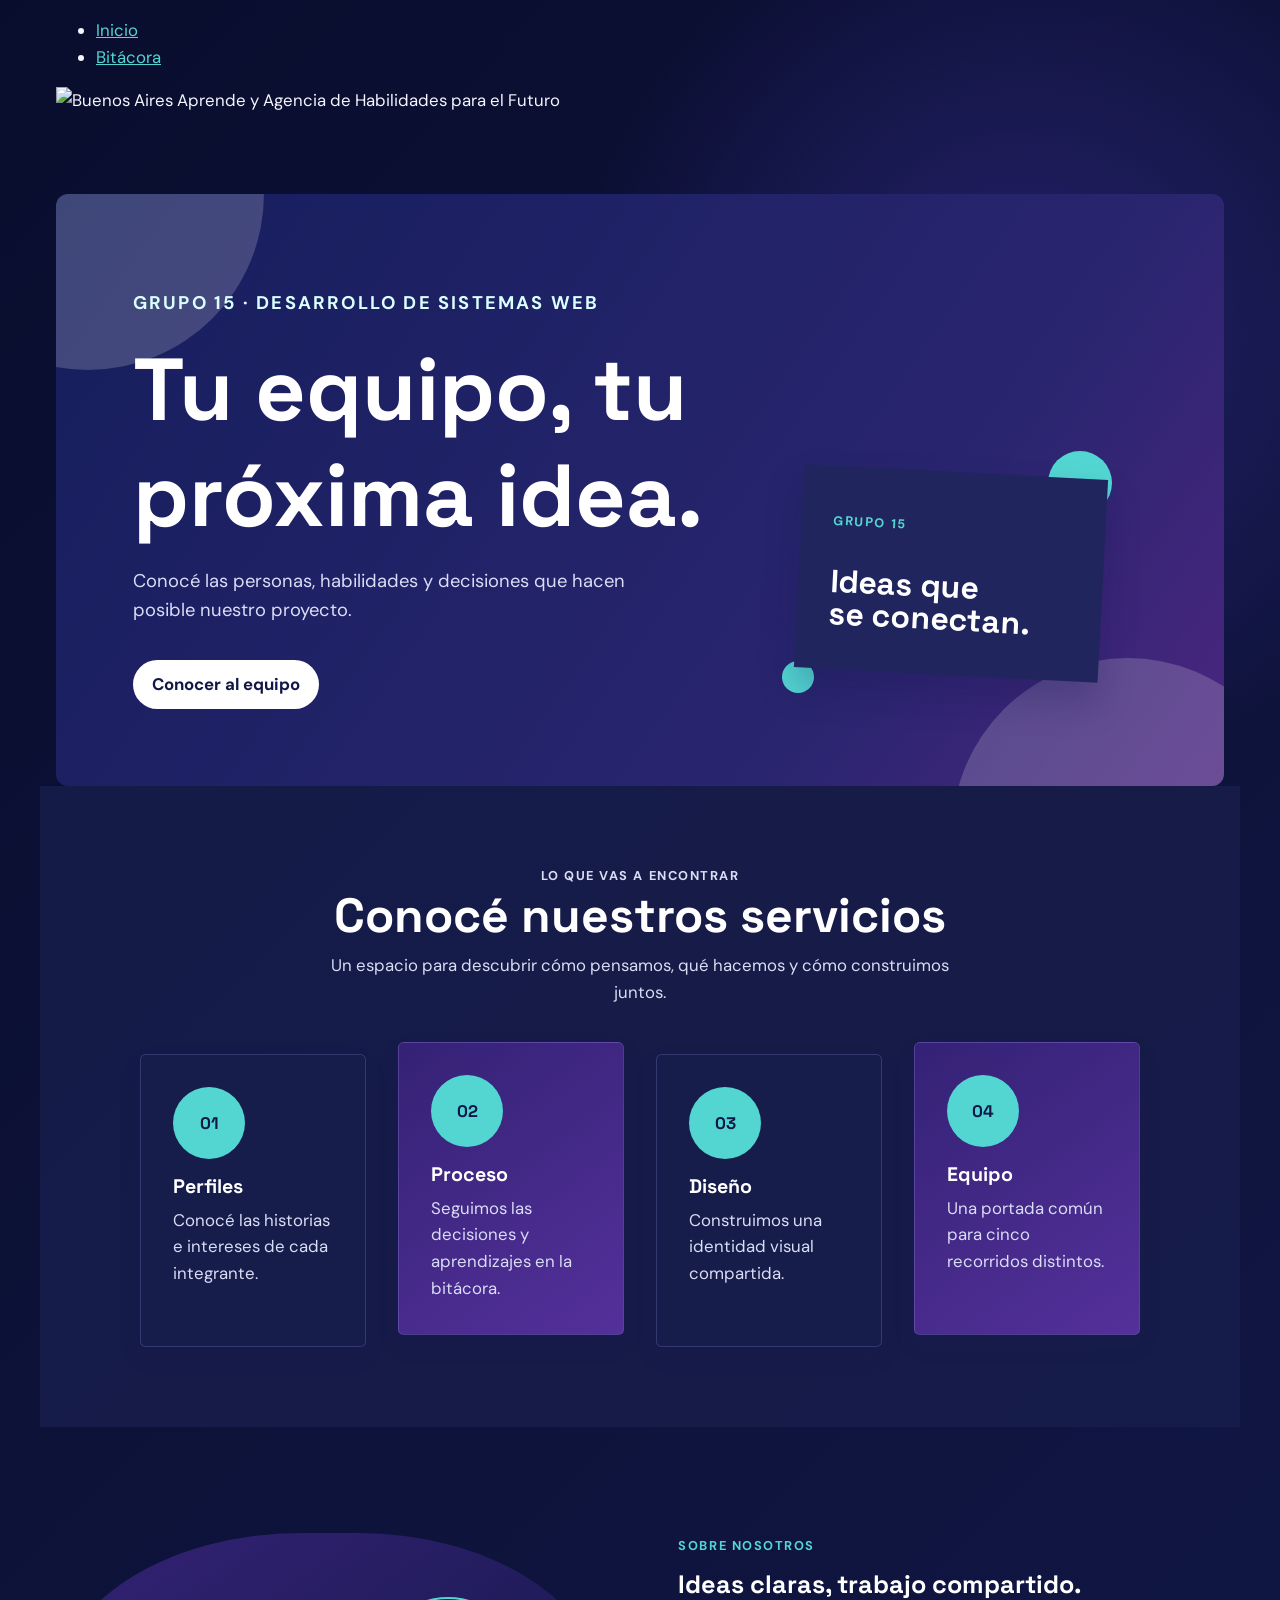
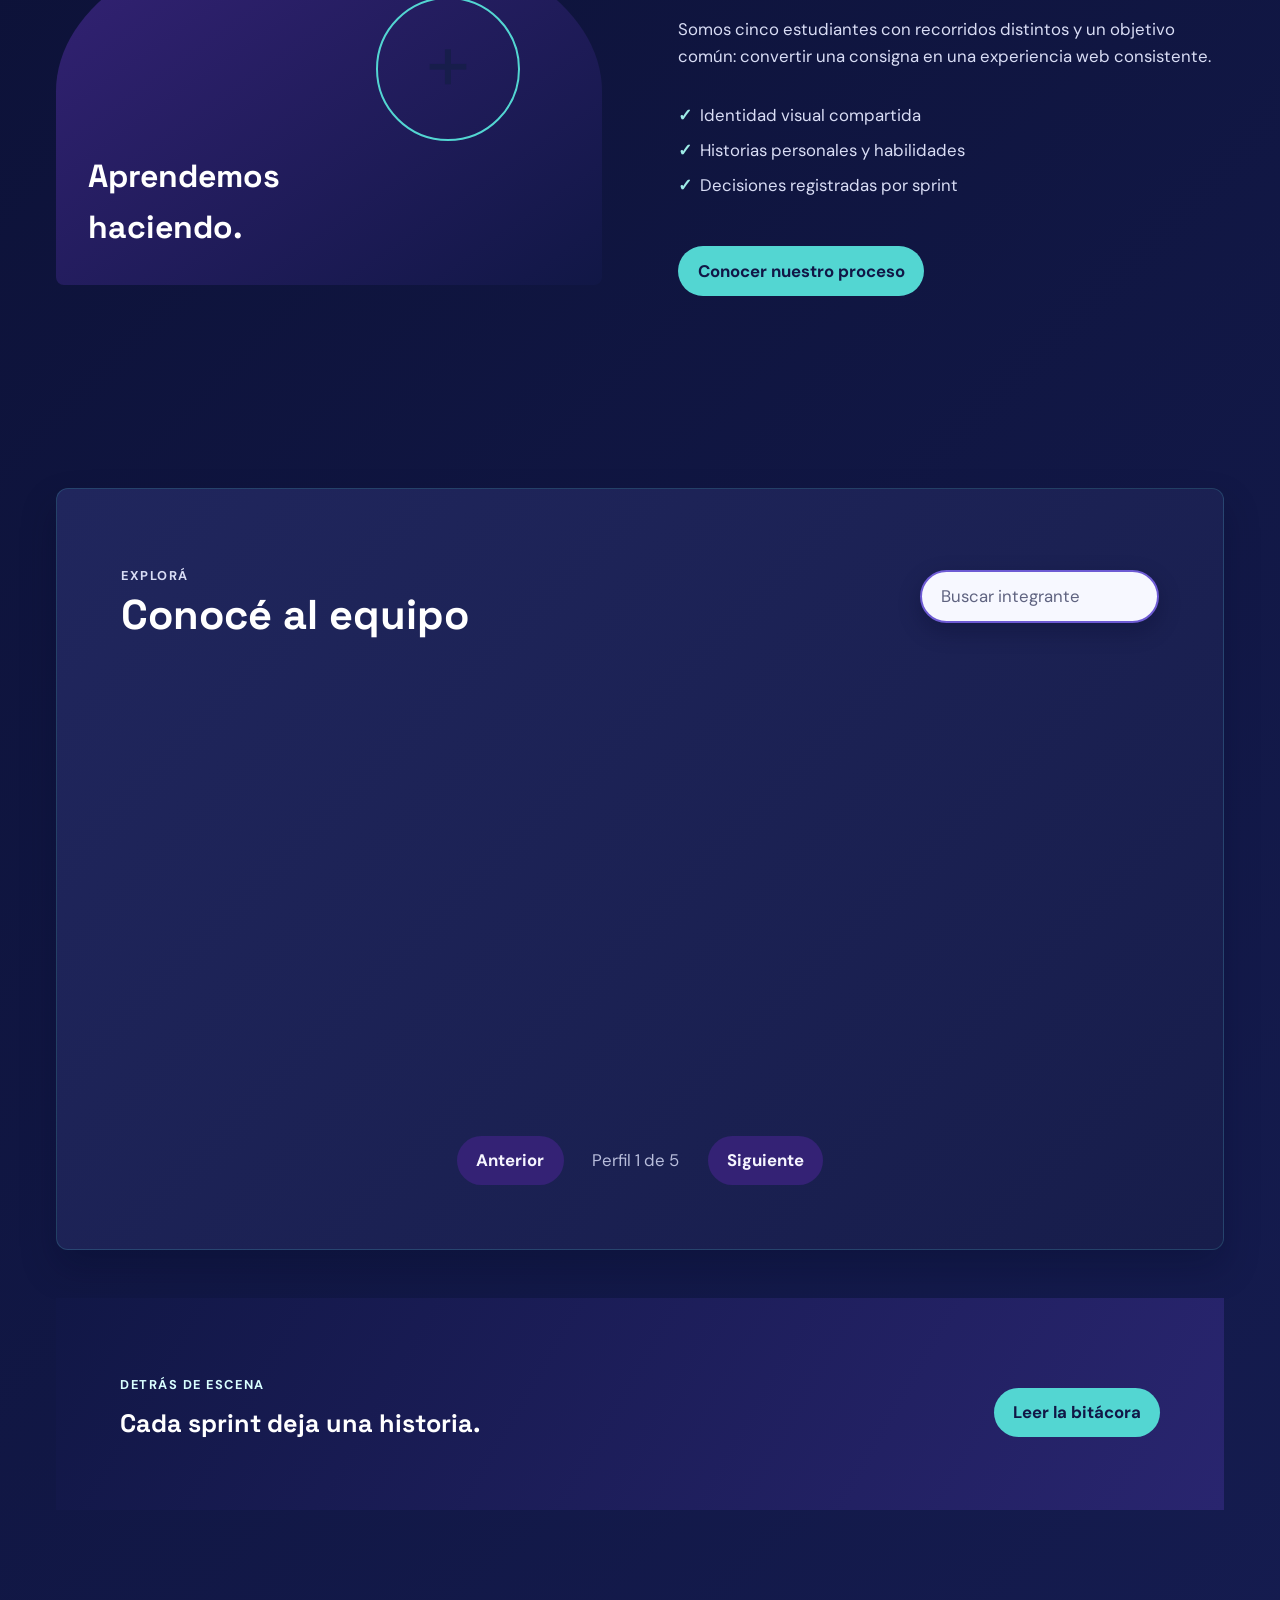
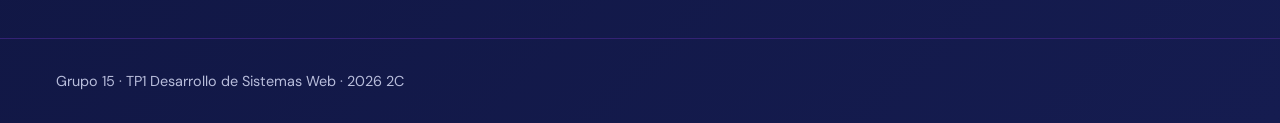
==== index.html @ 41937543 "feat: agregar favicon y rehacer las capturas del readme - Crear img/favicon.svg («15» con el degrada" ====
<!DOCTYPE html>
<html lang="es">

<head>
  <meta charset="UTF-8">
  <meta name="viewport" content="width=device-width, initial-scale=1.0">
  <title>Grupo 15 — Sitio Web Grupal</title>
  <link rel="icon" href="img/favicon.svg" type="image/svg+xml">
  <link rel="icon" href="favicon.ico" sizes="48x48">
  <link rel="apple-touch-icon" href="img/apple-touch-icon.png">
  <link rel="preconnect" href="https://fonts.googleapis.com">
  <link rel="preconnect" href="https://fonts.gstatic.com" crossorigin>
  <link
    href="https://fonts.googleapis.com/css2?family=DM+Sans:wght@400;500;700&family=Space+Grotesk:wght@500;600;700&display=swap"
    rel="stylesheet">
  <link rel="stylesheet" href="css/base.css">
  <link rel="stylesheet" href="css/nav.css">
</head>

<body>

  <a class="skip-link" href="#contenido-principal">Saltar al contenido principal</a>

  <header class="site-header">
    <div class="container">
      <nav class="site-nav" aria-label="Navegación principal">
        <ul>
          <li><a href="index.html" aria-current="page">Inicio</a></li>
          <li><a href="bitacora.html">Bitácora</a></li>
          <!-- Sprint 2: agregar enlaces a los perfiles individuales -->
        </ul>
      </nav>
      <img class="site-logo" width="597" height="111" src="img/logo-agencia.png.jpg"
        alt="Buenos Aires Aprende y Agencia de Habilidades para el Futuro">
    </div>
  </header>

  <main class="site-main" id="contenido-principal">
    <div class="container">
      <section class="hero" aria-labelledby="page-title">
        <div class="hero-copy">
          <p class="eyebrow">Grupo 15 · Desarrollo de Sistemas Web</p>
          <h1 id="page-title">Tu equipo, tu próxima idea.</h1>
          <p>Conocé las personas, habilidades y decisiones que hacen posible nuestro proyecto.</p>
          <a class="hero-button hero-button--light" href="#members-title">Conocer al equipo</a>
        </div>
        <div class="hero-preview" aria-label="Presentación visual del equipo">
          <span class="preview-dot preview-dot-one"></span>
          <span class="preview-dot preview-dot-two"></span>
          <div class="preview-panel">
            <span>GRUPO 15</span>
            <strong>Ideas que<br>se conectan.</strong>
          </div>
        </div>
      </section>

      <section class="feature-section" aria-labelledby="features-title">
        <div class="section-heading">
          <p class="eyebrow">Lo que vas a encontrar</p>
          <h2 id="features-title">Conocé nuestros servicios</h2>
          <p>Un espacio para descubrir cómo pensamos, qué hacemos y cómo construimos juntos.</p>
        </div>
        <div class="feature-grid">
          <article class="service-card"><span class="feature-icon" aria-hidden="true">01</span>
            <h3>Perfiles</h3>
            <p>Conocé las historias e intereses de cada integrante.</p>
          </article>
          <article class="service-card service-card--featured"><span class="feature-icon" aria-hidden="true">02</span>
            <h3>Proceso</h3>
            <p>Seguimos las decisiones y aprendizajes en la bitácora.</p>
          </article>
          <article class="service-card"><span class="feature-icon" aria-hidden="true">03</span>
            <h3>Diseño</h3>
            <p>Construimos una identidad visual compartida.</p>
          </article>
          <article class="service-card service-card--featured"><span class="feature-icon" aria-hidden="true">04</span>
            <h3>Equipo</h3>
            <p>Una portada común para cinco recorridos distintos.</p>
          </article>
        </div>
      </section>

      <section class="split-section" aria-labelledby="about-title">
        <div class="split-art"><strong>Aprendemos<br>haciendo.</strong></div>
        <div>
          <p class="eyebrow">Sobre nosotros</p>
          <h2 id="about-title">Ideas claras, trabajo compartido.</h2>
          <p>Somos cinco estudiantes con recorridos distintos y un objetivo común: convertir una consigna en una
            experiencia web consistente.</p>
          <ul class="check-list">
            <li>Identidad visual compartida</li>
            <li>Historias personales y habilidades</li>
            <li>Decisiones registradas por sprint</li>
          </ul>
          <a class="hero-button" href="bitacora.html">Conocer nuestro proceso</a>
        </div>
      </section>

      <section class="members-section" aria-labelledby="members-title">
        <div class="members-toolbar">
          <div>
            <p class="eyebrow">Explorá</p>
            <h2 id="members-title">Conocé al equipo</h2>
          </div>
          <label>
            <span class="visually-hidden">Buscar integrante</span>
            <input class="member-search" type="search" placeholder="Buscar integrante" data-member-search>
          </label>
        </div>
        <div class="member-carousel" data-member-list>
          <div class="member-grid">
            <article class="member-card" data-member="nicolás zalazar"><img class="profile-photo" width="1024" height="1024" src="img/perfiles/perfil-nicolas-zalazar.jpg" alt="Avatar de Nicolás Zalazar"><h3>Nicolás Zalazar</h3><p>Perfil y recorrido personal.</p><a href="nicolas-zalazar.html">Ver perfil</a></article>
            <article class="member-card" data-member="laura belén blanco"><img class="profile-photo" width="400" height="400" src="img/perfiles/perfil-laura-blanco.jpg" alt="Avatar de Laura Belén Blanco"><h3>Laura Belén Blanco</h3><p>Perfil y recorrido personal.</p><a href="laura-blanco.html">Ver perfil</a></article>
            <article class="member-card" data-member="christian albornoz"><img class="profile-photo" width="1024" height="1024" src="img/perfiles/perfil-christian-albornoz.jpg" alt="Avatar de Christian Albornoz"><h3>Christian Albornoz</h3><p>Perfil y recorrido personal.</p><a href="christian-albornoz.html">Ver perfil</a></article>
            <article class="member-card" data-member="laura olivera"><img class="profile-photo" width="992" height="1083" src="img/perfiles/perfil-olivera.jpeg" alt="Avatar de Laura Olivera"><h3>Laura Olivera</h3><p>Perfil y recorrido personal.</p><a href="laura-olivera.html">Ver perfil</a></article>
            <article class="member-card" data-member="fernando guevara"><img class="profile-photo" width="1024" height="1024" src="img/perfiles/perfil-fernando.jpeg" alt="Avatar de Fer Guevara"><h3>Fernando Guevara</h3><p>Perfil y recorrido personal.</p><a href="fernando-guevara.html">Ver perfil</a></article>
          </div>
        </div>
        <div class="carousel-controls" aria-label="Controles del carrusel">
          <button class="carousel-button" type="button" data-carousel-previous>Anterior</button>
          <span class="carousel-status" aria-live="polite" data-carousel-status>Perfil 1 de 5</span>
          <button class="carousel-button" type="button" data-carousel-next>Siguiente</button>
        </div>
        <p class="empty-state" data-empty-state hidden>No encontramos integrantes con ese nombre.</p>
      </section>

      <section class="journal-banner" aria-labelledby="journal-title">
        <div>
          <p class="eyebrow">Detrás de escena</p>
          <h2 id="journal-title">Cada sprint deja una historia.</h2>
        </div>
        <a class="hero-button" href="bitacora.html">Leer la bitácora</a>
      </section>
    </div>
  </main>

  <footer class="site-footer">
    <div class="container">
      <p>Grupo 15 · TP1 Desarrollo de Sistemas Web · 2026 2C</p>
    </div>
  </footer>

  <script src="js/portada.js" defer></script>
</body>

</html>
---- css/base.css ----
/* ==========================================================================
   base.css — sistema visual compartido del sitio
   --------------------------------------------------------------------------
   Orden del archivo:
     1. Tokens (:root)      5. Componentes de portada
     2. Reset y tipografía  6. Componentes compartidos (avatar, footer)
     3. Layout y utilidades 7. Bitácora
     4. Accesibilidad       8. Media queries (1200 / 900 / 400)
   ========================================================================== */

/* 1. TOKENS ================================================================ */

:root {
  /* Paleta base */
  --color-primary: #111746;
  --color-secondary: #342275;
  --color-accent: #53d6d2;
  --color-bg: #090d2d;
  --color-bg-alt: #151c50;
  --color-bg-glow: #25216b;
  --color-surface: #171d4b;
  --color-text: #f6f5ff;
  --color-text-muted: #b8bddb;
  --color-hero-start: #151e5c;
  --color-hero-mid: #29256f;
  --color-hero-end: #4b267f;
  --color-hero-soft: #d9ffff;
  --color-hero-overlay: rgb(255 255 255 / 18%);
  --color-feature: #53d6d2;
  --color-feature-soft: #9eece7;
  --color-featured-text: #e5dcff;
  --color-shadow: rgb(20 20 80 / 25%);
  --color-card-shadow: rgb(23 63 95 / 10%);
  --color-service-shadow: rgb(36 20 95 / 8%);
  --color-journal: #111746;
  --color-journal-soft: #d9ffff;
  --color-journal-end: #29256f;
  --color-members-border: rgb(83 214 210 / 18%);
  --color-members-shadow: rgb(4 7 35 / 25%);
  --color-search-shadow: rgb(4 7 35 / 28%);
  --color-search-focus: rgb(83 214 210 / 25%);
  --color-on-dark: #ffffff;
  --color-muted-on-dark: #d9ddf5;
  --color-card-dark: #20265d;
  --color-input-bg: #f7f8ff;
  --color-input-text: #171a4b;
  --color-input-border: #6e5bd4;
  --color-section: rgb(23 29 75 / 88%);
  --color-card-border: rgb(137 145 210 / 25%);
  --color-featured-end: #54309a;
  --color-focus: #ffffff;
  --color-placeholder: #5f6380;
  --color-check: #9eece7;

  /* Superficies translúcidas sobre el fondo oscuro */
  --color-glass: rgb(9 13 45 / 55%);
  --color-glass-soft: rgb(9 13 45 / 35%);

  /* Feedback de las interacciones JS (acierto / error / bug encontrado) */
  --color-success: #53d6a4;
  --color-success-bg: #1b4d3e;
  --color-success-border: #53d6a4;
  --color-success-text: #d9ffea;
  --color-error: #ff8ca3;
  --color-error-bg: #501d2d;
  --color-error-border: #d65377;
  --color-error-text: #ffd9e2;
  --color-bug: #ff9f9f;

  /* Tipografía */
  --font-heading: "Space Grotesk", sans-serif;
  --font-body: "DM Sans", sans-serif;

  /* Escala tipográfica */
  --fs-xs: 0.8rem;
  --fs-sm: 0.9rem;
  --fs-base: 1.05rem;
  --fs-md: 1.15rem;
  --fs-lg: 1.25rem;
  --fs-xl: 2rem;
  --fs-2xl: 2.5rem;
  --fs-h1: clamp(2.5rem, 8vw, 5.5rem);
  --fs-h2: clamp(2rem, 4vw, 3rem);
  --fs-h3: clamp(1.8rem, 4vw, 2.6rem);
  --fs-hero: clamp(2.8rem, 7vw, 5.5rem);

  /* Espaciado y layout */
  --space-xs: 0.25rem;
  --space-sm: 0.5rem;
  --space-md: 1rem;
  --space-lg: 2rem;
  --space-xl: 3rem;
  --gutter: var(--space-md);
  --max-width: 1200px;
  /* Relleno de botones, opciones e input de búsqueda. Antes había seis
     valores casi iguales (0.6/0.65/0.7/0.75rem por 1/1.2/1.25rem). */
  --pad-control: 0.7rem 1.2rem;

  /* Radios */
  --radius-sm: 0.35rem;
  --radius: 0.75rem;
  --radius-pill: 2rem;
  --radius-circle: 50%;

  /* Sombras */
  --shadow-sm: 0 4px 20px var(--color-card-shadow);
  --shadow-md: 0 10px 25px var(--color-card-shadow);
  --shadow-lg: 0 20px 35px var(--color-shadow);

  /* Tamaños de componentes */
  --profile-photo-size: 8rem;
  --icon-size: 1em;
}

/* 2. RESET Y TIPOGRAFÍA ==================================================== */

*,
*::before,
*::after {
  box-sizing: border-box;
}

/* body en columna + .site-main flexible: mantiene el footer abajo sin depender
   de un alto fijo de header/footer, que cambia cuando el header se apila. */
body {
  margin: 0;
  min-height: 100vh;
  display: flex;
  flex-direction: column;
  font-family: var(--font-body);
  font-size: var(--fs-base);
  color: var(--color-text);
  background: radial-gradient(circle at 80% 10%, var(--color-bg-glow) 0, transparent 28rem), linear-gradient(135deg, var(--color-bg), var(--color-bg-alt));
  line-height: 1.6;
}

h1,
h2,
h3 {
  font-family: var(--font-heading);
  line-height: 1.2;
  margin: 0 0 var(--space-sm);
  /* Evita que una palabra larga desborde cuando el título llega a 5.5rem */
  overflow-wrap: break-word;
}

h1 {
  font-size: var(--fs-h1);
  max-width: 10ch;
  color: var(--color-on-dark);
}

a {
  color: var(--color-accent);
}

img {
  max-width: 100%;
  height: auto;
}

code {
  background: var(--color-glass);
  border-radius: var(--radius-sm);
  font-family: ui-monospace, "Cascadia Code", "Consolas", monospace;
  font-size: var(--fs-sm);
  padding: 0.1em 0.35em;
  /* Las rutas largas de la bitácora no deben desbordar en mobile */
  overflow-wrap: anywhere;
}

/* 3. LAYOUT Y UTILIDADES =================================================== */

.container {
  max-width: var(--max-width);
  margin: 0 auto;
  padding: 0 var(--gutter);
}

.site-main {
  flex: 1;
  padding: clamp(2rem, 7vw, 5rem) 0;
}

/* Glifos decorativos (flechas, emojis). Siempre con aria-hidden en el HTML:
   sin eso un lector de pantalla lee "flecha izquierda Volver al inicio". */
.icon {
  display: inline-block;
  font-size: var(--icon-size);
  font-style: normal;
  line-height: 1;
}

.skip-link {
  background: var(--color-on-dark);
  border-radius: 0 0 var(--radius) var(--radius);
  color: var(--color-input-text);
  left: var(--space-md);
  padding: var(--space-sm) var(--space-md);
  position: absolute;
  top: -5rem;
  z-index: 10;
}

.skip-link:focus {
  top: 0;
}

:focus-visible {
  outline: 3px solid var(--color-focus);
  outline-offset: 3px;
}

/* 5. COMPONENTES DE PORTADA ================================================ */

.hero {
  align-items: end;
  background: linear-gradient(125deg, var(--color-hero-start), var(--color-hero-mid) 70%, var(--color-hero-end));
  border-radius: var(--radius);
  color: var(--color-surface);
  display: grid;
  gap: var(--space-lg);
  grid-template-columns: minmax(0, 1.2fr) minmax(280px, 0.8fr);
  min-height: 28rem;
  overflow: hidden;
  padding: clamp(2rem, 6vw, 5rem);
  position: relative;
}

/* Círculos decorativos de 22rem con offsets negativos: los contiene el
   overflow: hidden de .hero. No quitar esa línea. */
.hero::before,
.hero::after {
  background: var(--color-hero-overlay);
  border-radius: var(--radius-circle);
  content: "";
  height: 22rem;
  position: absolute;
  width: 22rem;
}

.hero::before {
  left: -9rem;
  top: -11rem;
}

.hero::after {
  bottom: -14rem;
  right: -5rem;
}

.hero-copy,
.hero-preview {
  position: relative;
  z-index: 1;
}

.hero .eyebrow {
  color: var(--color-hero-soft);
}

.hero h1 {
  font-size: var(--fs-hero);
  margin-bottom: var(--space-md);
  color: var(--color-on-dark);
}

.hero-copy > p:not(.eyebrow) {
  max-width: 34rem;
  color: var(--color-muted-on-dark);
}

/* Se usa en enlaces <a> y en <button>: border, cursor y font anulan los
   estilos que el navegador le pone a <button> (Arial 13px, borde en relieve). */
.hero-button {
  background: var(--color-accent);
  border: 0;
  border-radius: var(--radius-pill);
  color: var(--color-primary);
  cursor: pointer;
  display: inline-block;
  /* font va antes de font-weight: el atajo resetea el peso */
  font: inherit;
  font-weight: 700;
  margin-top: var(--space-md);
  padding: var(--pad-control);
  text-decoration: none;
}

/* display: inline-block le gana al atributo hidden: sin esto los reinicios
   que arrancan ocultos se ven desde el principio */
.hero-button[hidden] {
  display: none;
}

.hero-button--light {
  background: var(--color-on-dark);
  color: var(--color-primary);
}

/* El hover tiene que seguir siendo claro: el texto del botón es --color-primary (oscuro) */
.hero-button:hover,
.hero-button:focus-visible {
  background: var(--color-feature-soft);
  color: var(--color-primary);
}

.hero-preview {
  align-items: center;
  display: flex;
  justify-content: center;
  min-height: 17rem;
}

.preview-panel {
  background: var(--color-card-dark);
  box-shadow: var(--shadow-lg);
  color: var(--color-on-dark);
  padding: 2.5rem 2rem;
  transform: rotate(3deg);
  width: min(100%, 19rem);
}

.preview-panel span {
  color: var(--color-accent);
  font-size: var(--fs-xs);
  font-weight: 700;
  letter-spacing: 0.12em;
}

.preview-panel strong {
  color: var(--color-on-dark);
  display: block;
  font-family: var(--font-heading);
  font-size: var(--fs-xl);
  line-height: 1;
  margin-top: var(--space-lg);
}

.preview-dot {
  background: var(--color-feature);
  border-radius: var(--radius-circle);
  height: 4rem;
  position: absolute;
  width: 4rem;
}

.preview-dot-one { right: 9%; top: 5%; }
.preview-dot-two { bottom: 6%; left: 7%; height: 2rem; width: 2rem; }

/* Full-bleed dentro de .container: el margen negativo cancela exactamente el
   padding del contenedor. Ambos usan --gutter, así que siguen el breakpoint
   de 400px juntos. Si se cambia uno hay que cambiar el otro. */
.feature-section {
  background: var(--color-section);
  margin: 0 calc(var(--gutter) * -1);
  padding: clamp(3rem, 7vw, 5rem) var(--gutter);
  text-align: center;
}

.section-heading {
  margin-bottom: var(--space-xl);
  text-align: center;
}

.section-heading p {
  color: var(--color-muted-on-dark);
  margin: 0 auto;
  max-width: 42rem;
}

.feature-section h2 {
  color: var(--color-on-dark);
  font-size: var(--fs-h2);
}

.feature-grid {
  display: grid;
  gap: var(--space-lg);
  grid-template-columns: repeat(4, 1fr);
  margin: var(--space-xl) auto 0;
  max-width: 1000px;
}

.service-card {
  background: var(--color-surface);
  border: 1px solid var(--color-card-border);
  border-radius: var(--radius-sm);
  box-shadow: 0 10px 25px var(--color-service-shadow);
  padding: var(--space-lg);
  text-align: left;
}

.service-card h3,
.service-card p {
  color: var(--color-on-dark);
}

.service-card p {
  color: var(--color-muted-on-dark);
}

.service-card--featured {
  background: linear-gradient(145deg, var(--color-secondary), var(--color-featured-end));
  color: var(--color-surface);
  transform: translateY(-0.75rem);
}

.service-card--featured p {
  color: var(--color-featured-text);
}

.feature-grid article p {
  color: var(--color-muted-on-dark);
  margin: 0 auto;
  max-width: 13rem;
}

.feature-icon {
  align-items: center;
  background: var(--color-feature);
  border-radius: var(--radius-circle);
  color: var(--color-primary);
  display: inline-flex;
  font-family: var(--font-heading);
  font-weight: 700;
  height: 4.5rem;
  justify-content: center;
  margin-bottom: var(--space-md);
  width: 4.5rem;
}

.journal-banner {
  align-items: center;
  background: linear-gradient(120deg, var(--color-journal), var(--color-journal-end));
  color: var(--color-surface);
  display: flex;
  justify-content: space-between;
  margin: var(--space-xl) 0;
  padding: clamp(2rem, 5vw, 4rem);
}

.split-section {
  align-items: center;
  display: grid;
  gap: clamp(2rem, 6vw, 5rem);
  grid-template-columns: minmax(0, 1fr) minmax(0, 1fr);
  padding: clamp(3rem, 8vw, 6rem) 0;
}

.split-art {
  background: linear-gradient(145deg, var(--color-secondary), var(--color-primary));
  border-radius: 45% 45% var(--space-sm) var(--space-sm);
  color: var(--color-surface);
  min-height: 22rem;
  /* Contiene el círculo de 9rem del ::after, que se posiciona al 15% del borde */
  overflow: hidden;
  padding: var(--space-xl);
  position: relative;
}

.split-art::after {
  border: 2px solid var(--color-accent);
  border-radius: var(--radius-circle);
  content: "+";
  font-size: 5rem;
  height: 9rem;
  line-height: 8rem;
  position: absolute;
  right: 15%;
  text-align: center;
  top: 18%;
  width: 9rem;
}

.split-art strong {
  bottom: var(--space-lg);
  color: var(--color-on-dark);
  font-family: var(--font-heading);
  font-size: var(--fs-xl);
  left: var(--space-lg);
  position: absolute;
}

.journal-banner h2 {
  color: var(--color-on-dark);
}

.split-section h2 {
  color: var(--color-on-dark);
}

.split-section > div:last-child > p:not(.eyebrow),
.split-section li {
  color: var(--color-muted-on-dark);
}

.check-list {
  list-style: none;
  margin: var(--space-lg) 0;
  padding: 0;
}

.check-list li {
  margin-bottom: var(--space-sm);
}

.check-list li::before {
  color: var(--color-check);
  content: "✓";
  font-weight: 700;
  margin-right: var(--space-sm);
}

.journal-banner .eyebrow {
  color: var(--color-journal-soft);
}

.eyebrow {
  color: var(--color-accent);
  font-size: var(--fs-xs);
  font-weight: 700;
  letter-spacing: 0.12em;
  text-transform: uppercase;
}

.hero p {
  font-size: var(--fs-md);
  max-width: 48rem;
}

.members-section {
  background: linear-gradient(135deg, var(--color-card-dark), var(--color-surface));
  border: 1px solid var(--color-members-border);
  border-radius: var(--radius);
  box-shadow: 0 18px 35px var(--color-members-shadow);
  margin-top: clamp(3rem, 8vw, 6rem);
  padding: clamp(2rem, 5vw, 4rem);
  /* La grilla interna no debe empujar el ancho del contenedor */
  min-width: 0;
}

.members-toolbar {
  align-items: center;
  display: flex;
  flex-wrap: wrap;
  gap: var(--space-md);
  justify-content: space-between;
  margin-bottom: var(--space-lg);
}

.members-toolbar h2 {
  color: var(--color-on-dark);
  font-size: var(--fs-h3);
  margin-bottom: 0;
}

.members-toolbar .eyebrow {
  color: var(--color-accent);
  margin-bottom: var(--space-xs);
}

.members-toolbar h2,
.members-section h3 {
  color: var(--color-on-dark);
}

.members-section .eyebrow,
.members-section .empty-state,
.carousel-status {
  color: var(--color-muted-on-dark);
}

.member-search {
  background: var(--color-input-bg);
  border: 2px solid var(--color-input-border);
  border-radius: var(--radius-pill);
  box-shadow: 0 8px 22px var(--color-search-shadow);
  color: var(--color-input-text);
  font: inherit;
  min-width: min(100%, 18rem);
  padding: var(--pad-control);
}
.member-search::placeholder {
  color: var(--color-placeholder);
}
.member-search:focus {
  border-color: var(--color-accent);
  box-shadow: 0 0 0 4px var(--color-search-focus);
  outline: none;
}

/* Carrusel 3D. --carousel-depth es el translateZ de las tarjetas: separa las
   laterales de la activa. js/portada.js lo lee para armar el transform, así
   que el valor se ajusta por breakpoint acá y no en el JS. Con 220px fijos
   las tarjetas laterales se salían del viewport por debajo de ~500px. */
.member-carousel {
  --carousel-depth: 220px;
  overflow: hidden;
  height: 27rem;
  perspective: 1200px;
  width: 100%;
}

.member-grid {
  height: 100%;
  position: relative;
  transform-style: preserve-3d;
  transition: transform 700ms cubic-bezier(0.22, 1, 0.36, 1);
}

.member-card {
  background: var(--color-surface);
  border-top: 5px solid var(--color-accent);
  border-radius: var(--radius);
  box-shadow: var(--shadow-md);
  display: flex;
  flex-direction: column;
  backface-visibility: hidden;
  left: 50%;
  min-height: 190px;
  opacity: 0.5;
  padding: var(--space-lg);
  position: absolute;
  text-align: center;
  top: 50%;
  transform: translate(-50%, -50%) rotateY(90deg) translateZ(var(--carousel-depth)) scale(0.78);
  transition: opacity 500ms ease, transform 700ms ease;
  width: min(78vw, 280px);
}

.member-card.is-active {
  transform: translate(-50%, -50%) rotateY(0deg) translateZ(var(--carousel-depth)) scale(1);
  opacity: 1;
  z-index: 2;
}

.member-card.is-previous {
  opacity: 0.75;
  transform: translate(-50%, -50%) rotateY(72deg) translateZ(var(--carousel-depth)) scale(0.82);
}

.member-card.is-next {
  opacity: 0.75;
  transform: translate(-50%, -50%) rotateY(-72deg) translateZ(var(--carousel-depth)) scale(0.82);
}

/* 6. COMPONENTES COMPARTIDOS =============================================== */

/* Avatar. Vive en base.css y no en perfil.css porque las tarjetas del
   carrusel de la portada también lo usan, e index.html no carga perfil.css.
   Sirve tanto para un <img> como para un <div> con las iniciales. */
.profile-photo {
  align-items: center;
  background: linear-gradient(145deg, var(--color-feature), var(--color-feature-soft));
  border: 0.5rem solid var(--color-surface);
  border-radius: var(--radius-circle);
  box-shadow: 0 0 0 2px var(--color-accent), 0 10px 20px var(--color-card-shadow);
  color: var(--color-primary);
  display: flex;
  font-family: var(--font-heading);
  font-size: var(--fs-xs);
  font-weight: 700;
  height: var(--profile-photo-size);
  justify-content: center;
  margin: 0 auto var(--space-md);
  object-fit: cover;
  width: var(--profile-photo-size);
}

img.profile-photo {
  display: block;
}

.member-card[hidden] {
  display: none;
}

.carousel-controls {
  align-items: center;
  display: flex;
  flex-wrap: wrap;
  gap: var(--space-md);
  justify-content: center;
  margin-top: var(--space-lg);
}

.carousel-button {
  background: var(--color-secondary);
  border: 0;
  border-radius: var(--radius-pill);
  color: var(--color-text);
  cursor: pointer;
  font: inherit;
  font-weight: 700;
  padding: var(--pad-control);
}

.carousel-button:hover,
.carousel-button:focus-visible {
  background: var(--color-primary);
}

.carousel-button:disabled {
  background: var(--color-bg-alt);
  border: 1px solid var(--color-card-border);
  color: var(--color-text-muted);
  cursor: not-allowed;
}

.carousel-status {
  color: var(--color-text-muted);
  min-width: 7rem;
  text-align: center;
}

.member-card h3 {
  color: var(--color-on-dark);
  font-size: var(--fs-lg);
}

.member-card p {
  color: var(--color-muted-on-dark);
}

.member-card a {
  font-weight: 700;
  margin-top: auto;
}

.member-card[hidden],
.empty-state[hidden] {
  display: none;
}

.empty-state {
  color: var(--color-text-muted);
  margin-top: var(--space-lg);
}

.visually-hidden {
  clip: rect(0 0 0 0);
  clip-path: inset(50%);
  height: 1px;
  overflow: hidden;
  position: absolute;
  white-space: nowrap;
  width: 1px;
}

.site-footer {
  border-top: 1px solid var(--color-secondary);
  padding: var(--space-md) 0;
  color: var(--color-text-muted);
  font-size: var(--fs-sm);
}

/* 7. BITÁCORA ============================================================== */

.bitacora-entry {
  background-color: var(--color-surface);
  border-left: 4px solid var(--color-accent);
  border-radius: var(--radius);
  padding: var(--space-md) var(--space-lg);
  margin-bottom: var(--space-lg);
}

.bitacora-nav {
  margin-bottom: var(--space-lg);
}

.bitacora-nav ul {
  display: flex;
  flex-wrap: wrap;
  gap: 0 var(--space-sm);
  list-style: none;
  margin: 0;
  padding: 0;
}

.bitacora-entry time {
  color: var(--color-text-muted);
  font-size: var(--fs-sm);
}

.bitacora-entry h3 {
  margin-top: var(--space-md);
  font-size: var(--fs-base);
  color: var(--color-accent);
  text-transform: uppercase;
  letter-spacing: 0.05em;
}

/* 8. MEDIA QUERIES ========================================================= */
/* Breakpoints obligatorios del plan de sprints: 1200px, 900px y 400px.
   Enfoque desktop-first: cada bloque ajusta lo que el anterior dejó. */

@media (prefers-reduced-motion: reduce) {
  *,
  *::before,
  *::after {
    animation-duration: 0.01ms !important;
    animation-iteration-count: 1 !important;
    scroll-behavior: auto !important;
    transition-duration: 0.01ms !important;
  }
}

/* --- 1200px: el contenedor deja de crecer y la grilla baja a 3 columnas --- */
@media (max-width: 1200px) {
  .feature-grid {
    grid-template-columns: repeat(3, 1fr);
  }

  .hero {
    min-height: 24rem;
  }

  .member-carousel {
    height: 26rem;
  }
}

/* --- 900px: una sola columna y el header se apila ------------------------ */
@media (max-width: 900px) {
  .hero {
    grid-template-columns: 1fr;
  }

  .feature-grid {
    grid-template-columns: repeat(2, 1fr);
  }

  .split-section {
    grid-template-columns: 1fr;
  }

  .split-art {
    min-height: 18rem;
  }

  .member-carousel {
    --carousel-depth: 150px;
  }
}

/* --- 400px: mobile ------------------------------------------------------- */
@media (max-width: 400px) {
  .container {
    --gutter: 0.75rem;
  }

  .hero {
    min-height: 0;
    padding: var(--space-lg) var(--space-md);
  }

  .feature-grid {
    grid-template-columns: 1fr;
  }

  .member-grid {
    gap: 0;
  }

  .member-carousel {
    --carousel-depth: 130px;
    height: 23rem;
  }

  .member-card {
    /* El avatar de 8rem se comía media tarjeta en este ancho */
    --profile-photo-size: 5.5rem;
  }

  .service-card--featured {
    transform: none;
  }

  .journal-banner {
    align-items: flex-start;
    flex-direction: column;
    gap: var(--space-md);
  }

  .split-art {
    min-height: 14rem;
    padding: var(--space-lg);
  }
}
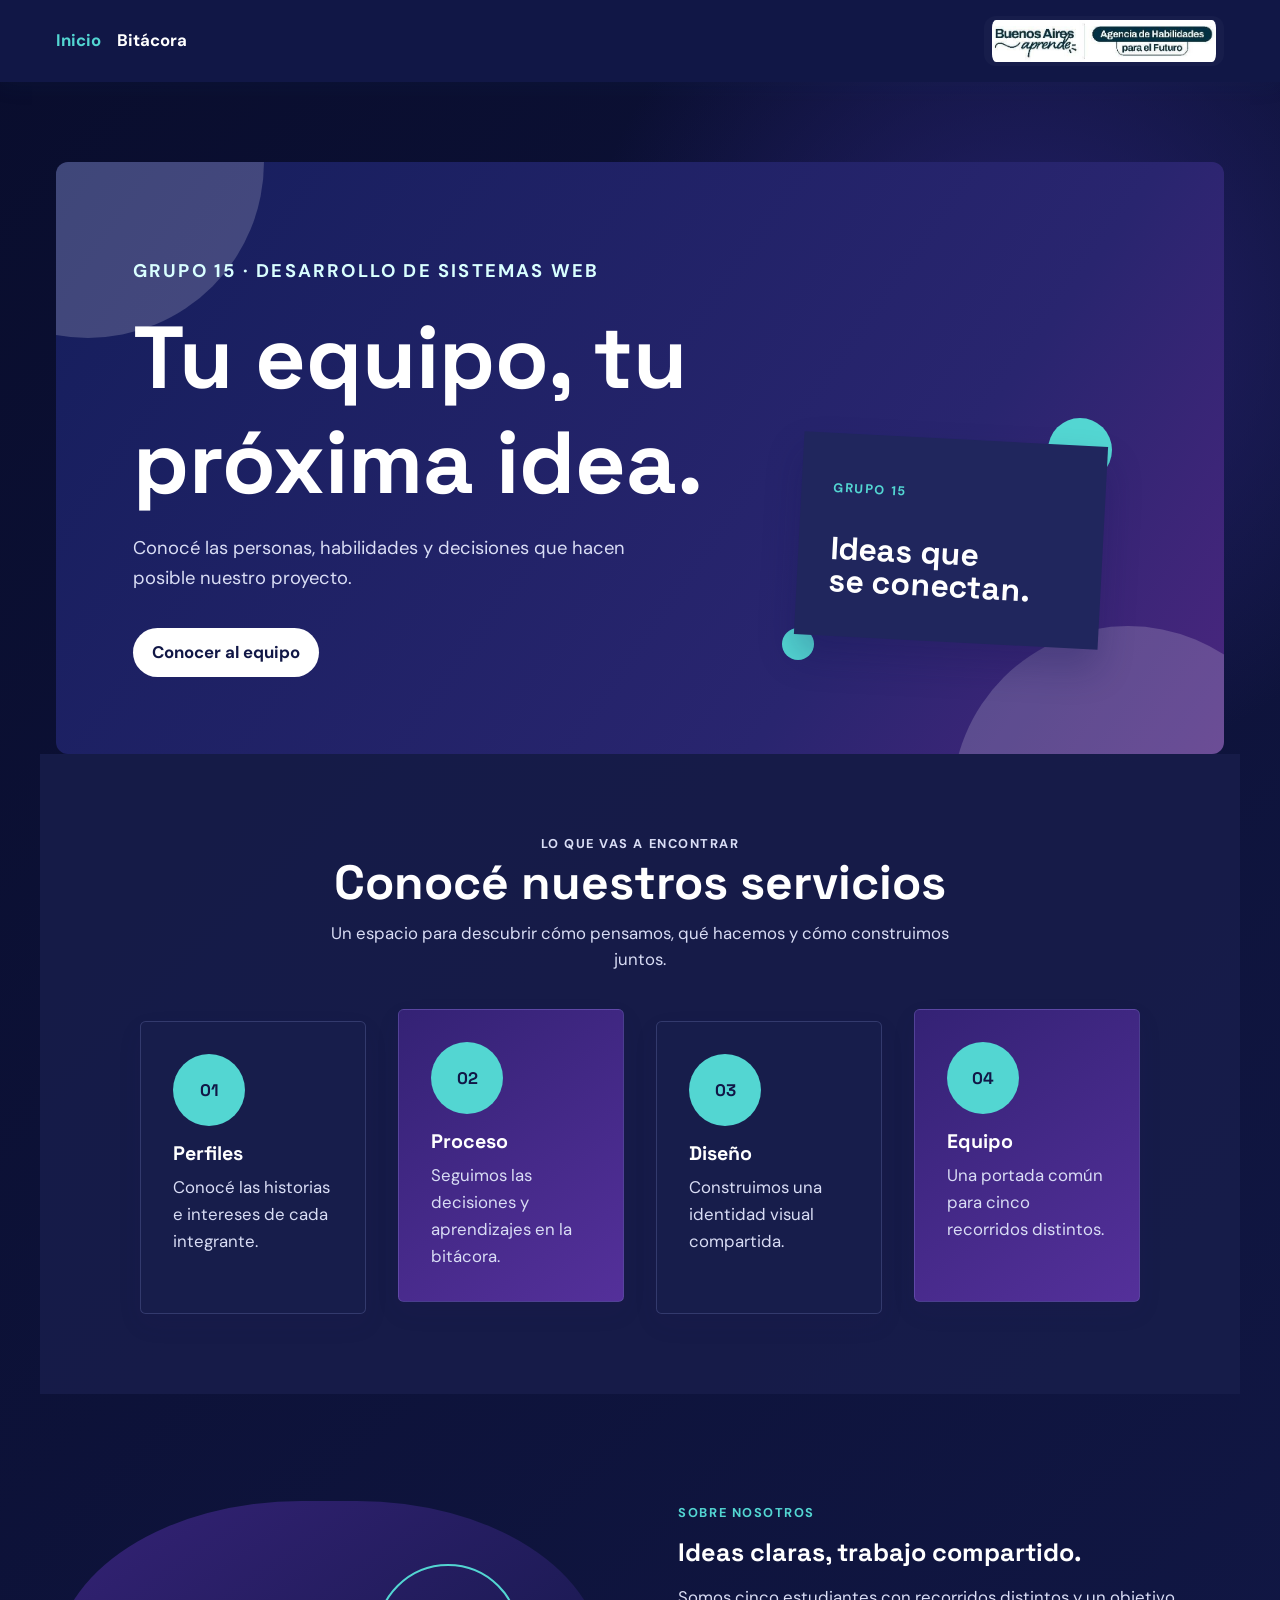
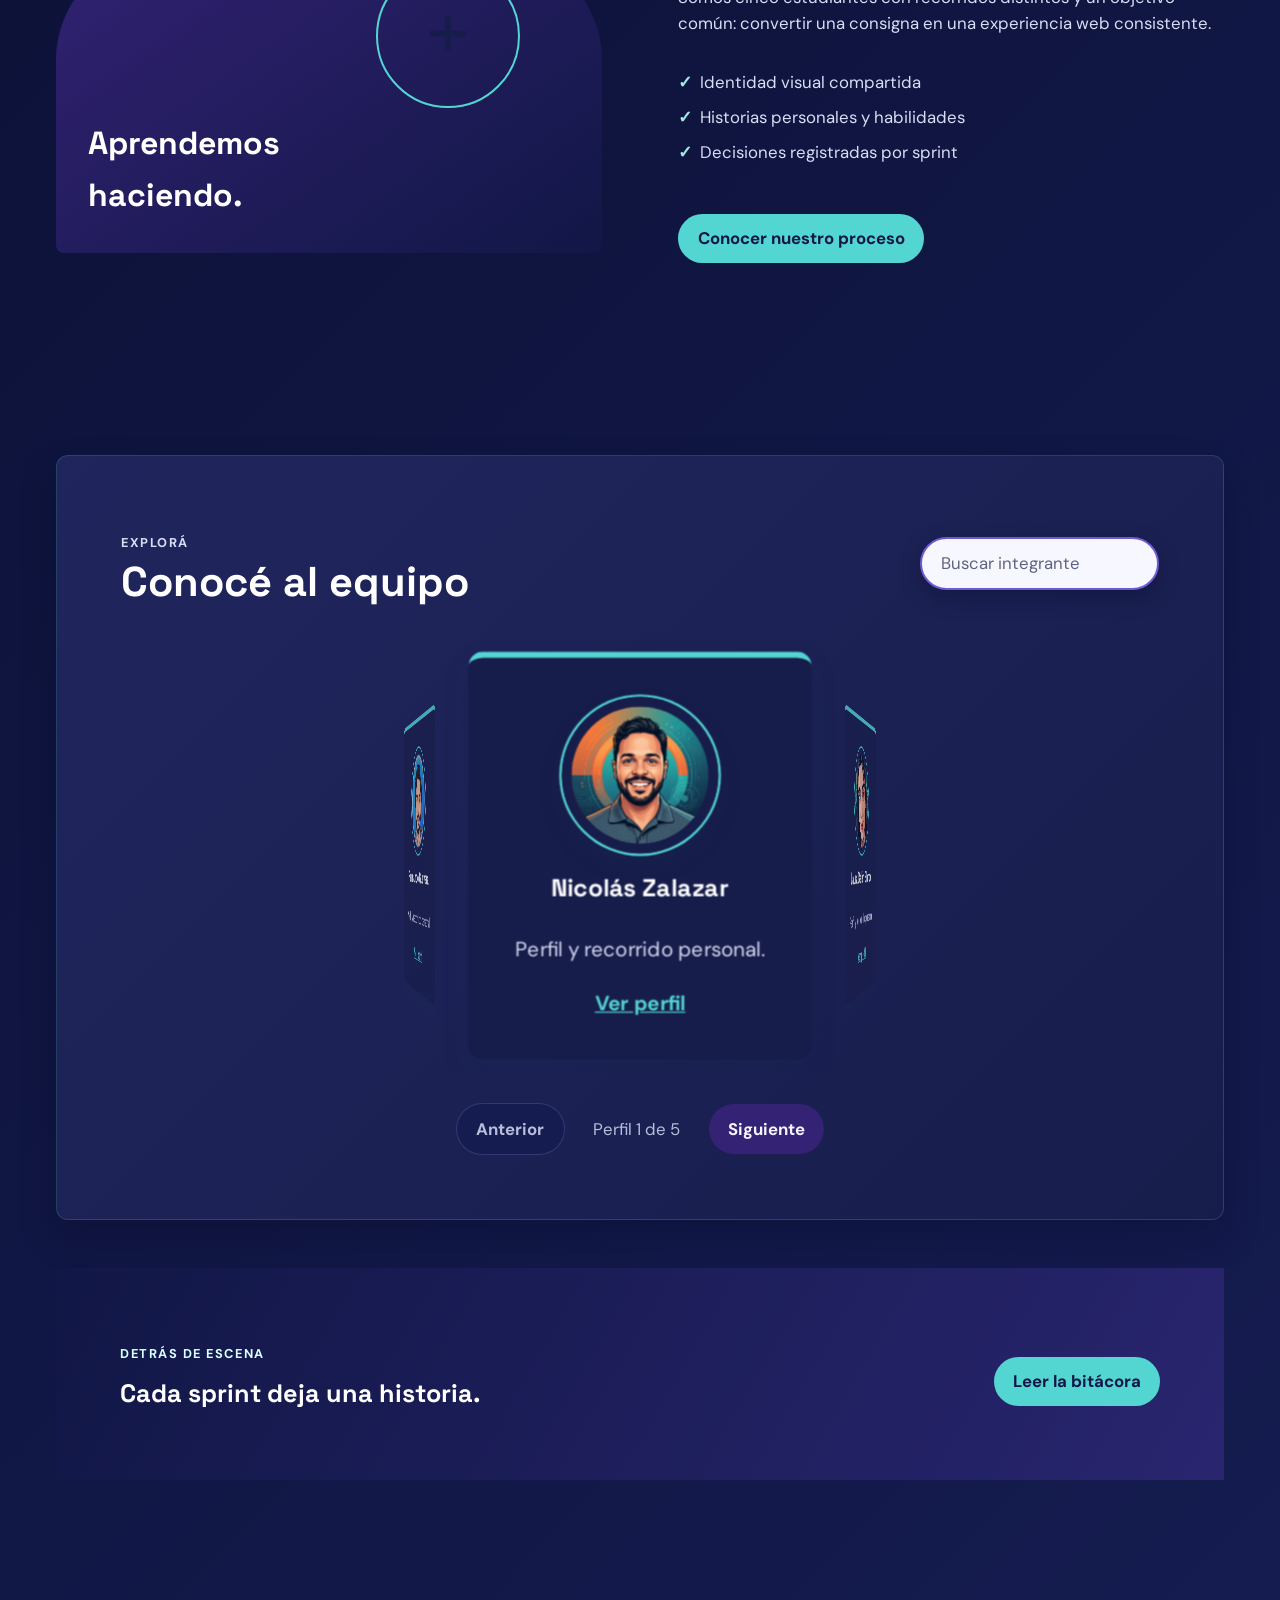
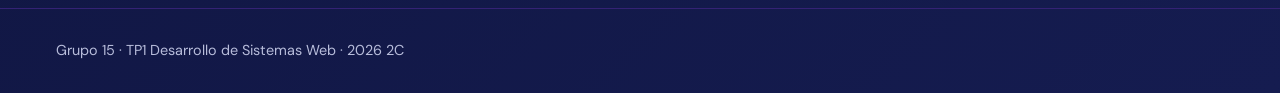
==== commit 4387a229: "Merge pull request #33 from Nicoalazar/development Deploy" ====
--- a/index.html
+++ b/index.html
@@ -5,9 +5,6 @@
   <meta charset="UTF-8">
   <meta name="viewport" content="width=device-width, initial-scale=1.0">
   <title>Grupo 15 — Sitio Web Grupal</title>
-  <link rel="icon" href="img/favicon.svg" type="image/svg+xml">
-  <link rel="icon" href="favicon.ico" sizes="48x48">
-  <link rel="apple-touch-icon" href="img/apple-touch-icon.png">
   <link rel="preconnect" href="https://fonts.googleapis.com">
   <link rel="preconnect" href="https://fonts.gstatic.com" crossorigin>
   <link
--- a/css/nav.css
+++ b/css/nav.css
@@ -0,0 +1,76 @@
+/* ==========================================================================
+   nav.css — cabecera y navegación principal, compartida por las 7 páginas
+   ========================================================================== */
+
+.site-header {
+  background-color: var(--color-primary);
+  box-shadow: var(--shadow-sm);
+  color: var(--color-surface);
+  padding: var(--space-md) 0;
+}
+
+.site-header .container {
+  align-items: center;
+  display: flex;
+  /* Red de seguridad: sin esto el nav y el logo compiten en una sola fila */
+  flex-wrap: wrap;
+  gap: var(--space-md);
+  justify-content: space-between;
+}
+
+.site-nav ul {
+  display: flex;
+  flex-wrap: wrap;
+  gap: var(--space-md);
+  list-style: none;
+  margin: 0;
+  padding: 0;
+}
+
+.site-nav a {
+  color: var(--color-on-dark);
+  font-weight: 700;
+  text-decoration: none;
+}
+
+.site-nav a:hover,
+.site-nav a:focus-visible,
+.site-nav a[aria-current="page"] {
+  color: var(--color-accent);
+}
+
+.site-logo {
+  background: var(--color-surface);
+  border-radius: var(--radius);
+  display: block;
+  height: auto;
+  max-height: 3.5rem;
+  max-width: min(100%, 15rem);
+  object-fit: contain;
+  padding: var(--space-xs) var(--space-sm);
+}
+
+/* --------------------------------------------------------------------------
+   Media queries — 900px y 400px
+   -------------------------------------------------------------------------- */
+
+/* El logo mide hasta 15rem (240px). Hasta el Sprint 3 el header solo se
+   apilaba en 400px, así que entre 401 y 900px el logo y el nav compartían
+   una fila sin lugar: en un móvil de 412px el header desbordaba. */
+@media (max-width: 900px) {
+  .site-header .container {
+    align-items: flex-start;
+    flex-direction: column;
+  }
+
+  .site-logo {
+    align-self: flex-end;
+    max-width: 12rem;
+  }
+}
+
+@media (max-width: 400px) {
+  .site-logo {
+    max-width: 11rem;
+  }
+}
